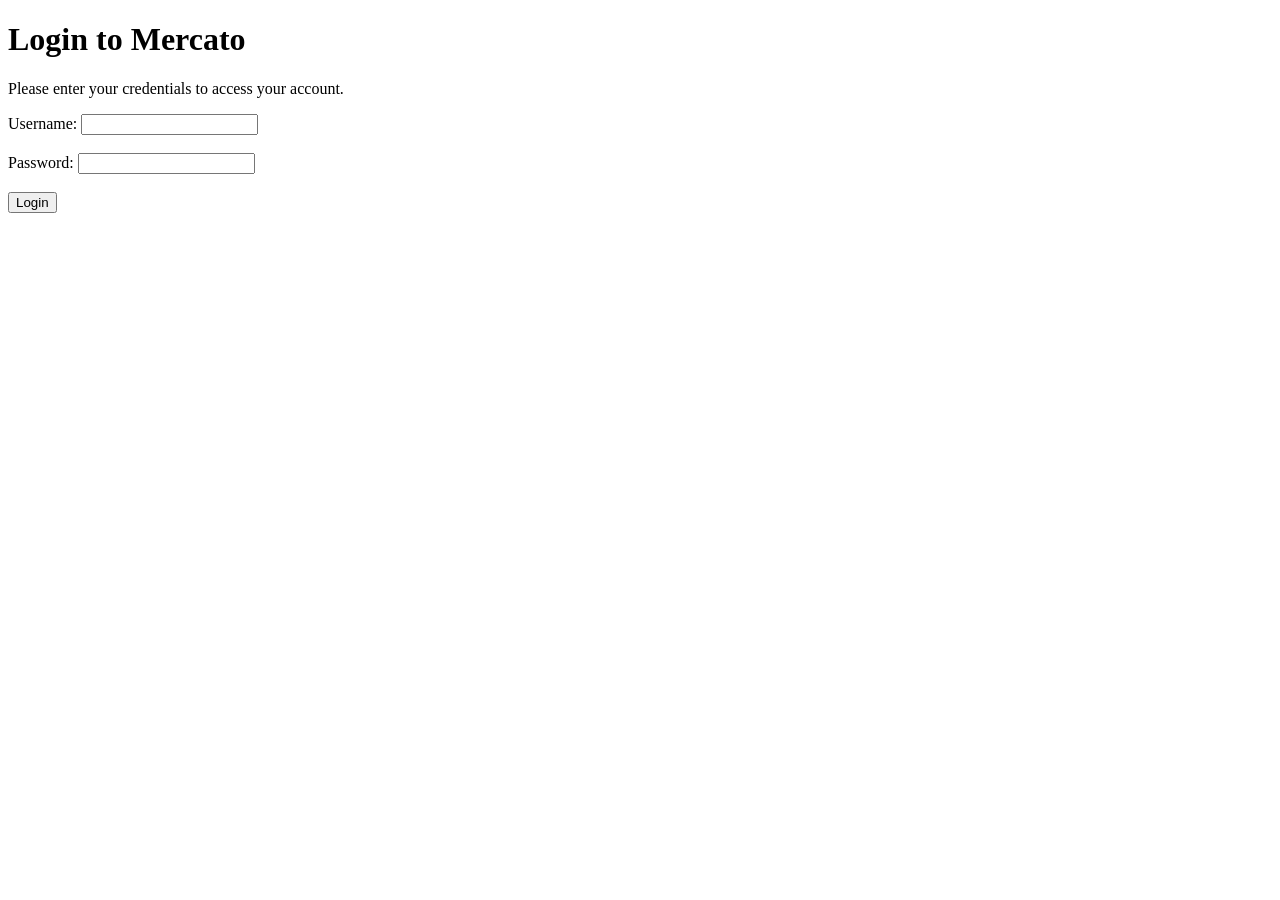
==== assets/HTML/loginpage.html @ d3ce9c90 "Initial commit of mercato project" ====
<!DOCTYPE html>
<html lang="en">
<head>
    <meta charset="UTF-8">
    <meta name="viewport" content="width=device-width, initial-scale=1.0">
    <title>Document</title>
</head>
<body>
    <h1>Login to Mercato</h1>
    <p>Please enter your credentials to access your account.</p>
    <form>
        <label for="username">Username:</label>
        <input type="text" id="username" name="username" required><br><br>

        <label for="password">Password:</label>
        <input type="password" id="password" name="password" required><br><br>

        <input type="submit" value="Login">
    </form>
</body>
</html>
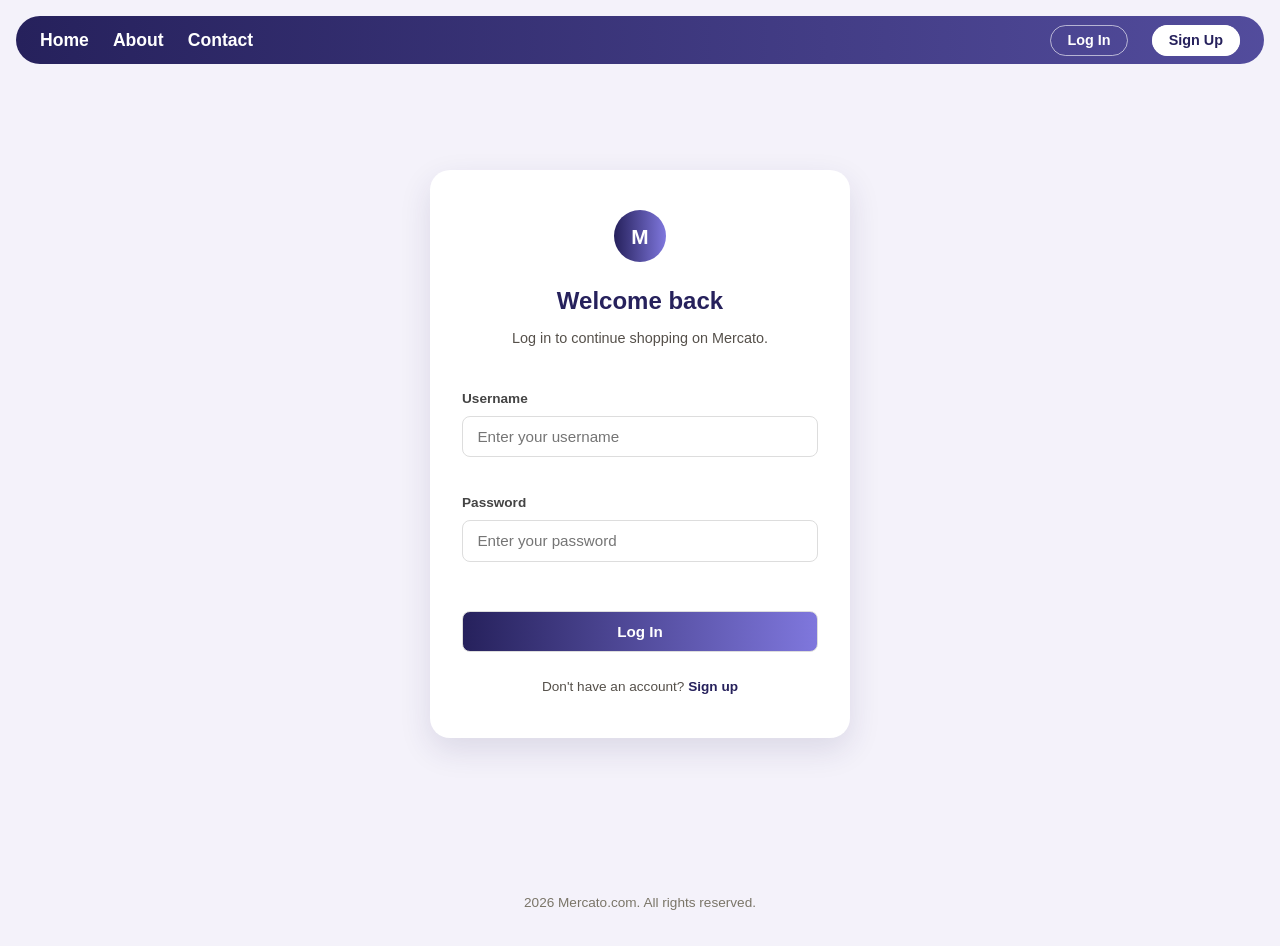
==== commit 86201b87: "Rebuild Mercato with Ethiopian product catalog and JS features - Replace generic products/images wit" ====
--- a/assets/HTML/loginpage.html
+++ b/assets/HTML/loginpage.html
@@ -3,19 +3,49 @@
 <head>
     <meta charset="UTF-8">
     <meta name="viewport" content="width=device-width, initial-scale=1.0">
-    <title>Document</title>
+    <title>Log In | Mercato.com</title>
+    <link rel="stylesheet" href="../css/style.css">
 </head>
 <body>
-    <h1>Login to Mercato</h1>
-    <p>Please enter your credentials to access your account.</p>
-    <form>
-        <label for="username">Username:</label>
-        <input type="text" id="username" name="username" required><br><br>
 
-        <label for="password">Password:</label>
-        <input type="password" id="password" name="password" required><br><br>
+    <!-- NAV -->
+    <nav>
+        <ul class="nav__main">
+            <li><a class="navlink" href="index.html">Home</a></li>
+            <li><a class="navlink" href="">About</a></li>
+            <li><a class="navlink" href="">Contact</a></li>
+        </ul>
+        <ul class="nav__auth">
+            <li><a class="navlink navlink--auth" href="loginpage.html">Log In</a></li>
+            <li><a class="navlink navlink--auth navlink--primary" href="signuppage.html">Sign Up</a></li>
+        </ul>
+    </nav>
 
-        <input type="submit" value="Login">
-    </form>
+    <!-- LOGIN FORM -->
+    <div class="auth-wrap">
+        <div class="auth-card">
+            <div class="auth-card__badge">M</div>
+            <h1>Welcome back</h1>
+            <p class="auth-card__subtext">Log in to continue shopping on Mercato.</p>
+
+            <form class="auth-form" novalidate>
+                <label for="username">Username</label>
+                <input type="text" id="username" name="username" placeholder="Enter your username">
+                <span class="field-error" id="username-error"></span>
+
+                <label for="password">Password</label>
+                <input type="password" id="password" name="password" placeholder="Enter your password">
+                <span class="field-error" id="password-error"></span>
+
+                <input type="submit" value="Log In" class="btn-auth-submit">
+            </form>
+
+            <p class="auth-card__switch">Don't have an account? <a href="signuppage.html">Sign up</a></p>
+        </div>
+    </div>
+
+    <footer>2026 Mercato.com. All rights reserved.</footer>
+
+    <script src="../js/script.js"></script>
 </body>
 </html>
--- a/assets/css/style.css
+++ b/assets/css/style.css
@@ -0,0 +1,643 @@
+/* RESET & BASE */
+* {
+  margin: 0;
+  padding: 0;
+  box-sizing: border-box;
+}
+
+body {
+  font-family: 'Segoe UI', Arial, sans-serif;
+  background: #F4F2FA;
+  color: #201C16;
+  line-height: 1.6;
+}
+
+/* NAV */
+nav {
+  display: flex;
+  justify-content: space-between;
+  align-items: center;
+  background: linear-gradient(270deg, #26215C, #7F77DD, #26215C);
+  background-size: 400% 400%;
+  animation: shift 8s ease infinite;
+  padding: 10px 1.5rem;
+  border-radius: 2rem;
+  margin: 1rem;
+}
+
+.nav__main,
+.nav__auth {
+  display: flex;
+  align-items: center;
+  gap: 1.5rem;
+  list-style: none;
+}
+
+@keyframes shift {
+  0% { background-position: 0% 50%; }
+  50% { background-position: 100% 50%; }
+  100% { background-position: 0% 50%; }
+}
+
+.navlink {
+  text-decoration: none;
+  color: white;
+  font-size: 1.1rem;
+  font-weight: bold;
+}
+
+.navlink--auth {
+  font-size: 0.9rem;
+  padding: 0.4rem 1rem;
+  border-radius: 999px;
+  border: 1.5px solid rgba(255, 255, 255, 0.6);
+}
+
+.navlink--primary {
+  background: white;
+  color: #26215C;
+  border-color: white;
+}
+
+h1 {
+  text-align: center;
+  margin: 2rem 0 0.5rem;
+}
+
+body > p {
+  text-align: center;
+  color: #55504a;
+  margin-bottom: 2rem;
+}
+
+/* FILTER BAR */
+.filter-bar {
+  display: flex;
+  max-width: 700px;
+  margin: 0 auto 2rem;
+  border: 1.5px solid #ddd;
+  border-radius: 999px;
+  overflow: hidden;
+  background: white;
+}
+
+.filter-bar__category {
+  border: none;
+  border-right: 1.5px solid #ddd;
+  padding: 0 1rem;
+  font-size: 0.9rem;
+  background: white;
+  color: #444;
+}
+
+.filter-bar__search {
+  flex: 1;
+  border: none;
+  padding: 0 1rem;
+  font-size: 0.95rem;
+}
+
+.filter-bar__search:focus,
+.filter-bar__category:focus {
+  outline: none;
+}
+
+.filter-bar__button {
+  border: none;
+  background: #26215C;
+  color: white;
+  padding: 0 1.5rem;
+  font-weight: 600;
+  cursor: pointer;
+}
+
+/* PRODUCT SECTION HEADING */
+.products__heading {
+  text-align: center;
+  margin: 2rem 0;
+  font-size: 1.8rem;
+  color: #26215C;
+}
+
+/* PRODUCT GRID */
+.product-grid {
+  display: grid;
+  grid-template-columns: repeat(auto-fill, minmax(220px, 1fr));
+  gap: 1.5rem;
+  max-width: 1200px;
+  margin: 0 auto;
+  padding: 0 2rem 3rem;
+}
+
+/* PRODUCT CARD */
+.product-card {
+  background: #ffffff;
+  border-radius: 16px;
+  padding: 1rem;
+  text-align: center;
+  box-shadow: 0 2px 8px rgba(0, 0, 0, 0.06);
+  transition: transform 0.25s ease, box-shadow 0.25s ease;
+}
+
+.product-card:hover {
+  transform: translateY(-6px);
+  box-shadow: 0 12px 24px rgba(38, 33, 92, 0.15);
+}
+
+.product-card__image-wrap {
+  background: #F4F2FA;
+  border-radius: 12px;
+  padding: 1rem;
+  margin-bottom: 0.75rem;
+  height: 160px;
+  display: flex;
+  align-items: center;
+  justify-content: center;
+}
+
+.product-card__image {
+  max-width: 100%;
+  max-height: 100%;
+  object-fit: contain;
+}
+
+.product-card__name {
+  font-size: 1rem;
+  font-weight: 600;
+  margin-bottom: 0.4rem;
+  color: #201C16;
+}
+
+.product-card__price {
+  font-size: 1.15rem;
+  font-weight: 700;
+  color: #26215C;
+  margin-bottom: 0.9rem;
+}
+
+.product-card__rating {
+  font-size: 0.85rem;
+  margin-bottom: 0.4rem;
+  color: #888;
+}
+
+.stars {
+  color: #C89B3C;
+  letter-spacing: 1px;
+}
+
+.rating-count {
+  color: #999;
+}
+
+/* ADD TO CART BUTTON */
+.btn-add-cart {
+  width: 100%;
+  padding: 0.7rem 1rem;
+  border: none;
+  border-radius: 999px;
+  background: linear-gradient(270deg, #26215C, #7F77DD, #26215C);
+  background-size: 200% 200%;
+  color: white;
+  font-weight: 600;
+  font-size: 0.95rem;
+  cursor: pointer;
+  transition: background-position 0.4s ease, transform 0.2s ease;
+}
+
+.btn-add-cart:hover {
+  background-position: 100% 0%;
+  transform: translateY(-2px);
+}
+
+.btn-add-cart:active {
+  transform: translateY(0);
+}
+
+/* CUSTOMER REVIEWS SECTION */
+.reviews {
+  max-width: 900px;
+  margin: 3rem auto;
+  padding: 0 1.5rem;
+}
+
+.reviews__heading {
+  text-align: center;
+  color: #26215C;
+  margin-bottom: 1.5rem;
+}
+
+.review-list {
+  display: grid;
+  grid-template-columns: repeat(auto-fill, minmax(240px, 1fr));
+  gap: 1rem;
+  margin-bottom: 2.5rem;
+}
+
+.review-card {
+  background: white;
+  border-radius: 12px;
+  padding: 1rem;
+  box-shadow: 0 2px 6px rgba(0, 0, 0, 0.06);
+}
+
+.review-card__top {
+  display: flex;
+  justify-content: space-between;
+  align-items: center;
+  margin-bottom: 0.5rem;
+}
+
+.review-card__name {
+  font-weight: 600;
+  font-size: 0.9rem;
+}
+
+.review-card__text {
+  font-size: 0.9rem;
+  color: #555;
+}
+
+/* REVIEW FORM */
+.review-form {
+  background: white;
+  border-radius: 16px;
+  padding: 1.5rem;
+  box-shadow: 0 2px 8px rgba(0, 0, 0, 0.06);
+}
+
+.review-form__heading {
+  margin-bottom: 1rem;
+  color: #26215C;
+}
+
+.review-form form {
+  display: flex;
+  flex-direction: column;
+  gap: 0.4rem;
+}
+
+.review-form label {
+  font-size: 0.85rem;
+  font-weight: 600;
+  color: #444;
+  margin-top: 0.6rem;
+}
+
+.review-form input,
+.review-form select,
+.review-form textarea {
+  padding: 0.6rem 0.8rem;
+  border: 1.5px solid #ddd;
+  border-radius: 8px;
+  font-family: inherit;
+  font-size: 0.9rem;
+}
+
+.review-form textarea {
+  resize: vertical;
+}
+
+.btn-submit-review {
+  margin-top: 1rem;
+  padding: 0.8rem;
+  border: none;
+  border-radius: 999px;
+  background: linear-gradient(270deg, #26215C, #7F77DD, #26215C);
+  background-size: 200% 200%;
+  color: white;
+  font-weight: 600;
+  cursor: pointer;
+  transition: background-position 0.4s ease;
+}
+
+.btn-submit-review:hover {
+  background-position: 100% 0%;
+}
+
+/* FOOTER */
+footer {
+  text-align: center;
+  padding: 2rem;
+  color: #7a7568;
+  font-size: 0.85rem;
+}
+
+/* AUTH PAGES (LOGIN / SIGN UP) */
+.auth-wrap {
+  min-height: calc(100vh - 120px);
+  display: flex;
+  align-items: center;
+  justify-content: center;
+  padding: 2rem 1.5rem 4rem;
+}
+
+.auth-card {
+  width: 100%;
+  max-width: 420px;
+  background: #ffffff;
+  border-radius: 20px;
+  padding: 2.5rem 2rem;
+  box-shadow: 0 12px 32px rgba(38, 33, 92, 0.12);
+  text-align: center;
+}
+
+.auth-card__badge {
+  width: 52px;
+  height: 52px;
+  margin: 0 auto 1.25rem;
+  border-radius: 999px;
+  background: linear-gradient(270deg, #26215C, #7F77DD, #26215C);
+  background-size: 200% 200%;
+  animation: shift 8s ease infinite;
+  display: flex;
+  align-items: center;
+  justify-content: center;
+  color: white;
+  font-weight: 700;
+  font-size: 1.3rem;
+}
+
+.auth-card h1 {
+  margin: 0 0 0.4rem;
+  font-size: 1.5rem;
+  color: #26215C;
+}
+
+.auth-card__subtext {
+  color: #55504a;
+  font-size: 0.9rem;
+  margin-bottom: 1.75rem;
+}
+
+.auth-form {
+  display: flex;
+  flex-direction: column;
+  gap: 0.4rem;
+  text-align: left;
+}
+
+.auth-form label {
+  font-size: 0.85rem;
+  font-weight: 600;
+  color: #444;
+  margin-top: 0.6rem;
+}
+
+.auth-form input {
+  padding: 0.7rem 0.9rem;
+  border: 1.5px solid #ddd;
+  border-radius: 8px;
+  font-family: inherit;
+  font-size: 0.95rem;
+  transition: border-color 0.2s ease;
+}
+
+.auth-form input:focus {
+  outline: none;
+  border-color: #7F77DD;
+}
+
+.btn-auth-submit {
+  margin-top: 1.5rem;
+  padding: 0.85rem;
+  border: none;
+  border-radius: 999px;
+  background: linear-gradient(270deg, #26215C, #7F77DD, #26215C);
+  background-size: 200% 200%;
+  color: white;
+  font-weight: 600;
+  font-size: 1rem;
+  cursor: pointer;
+  transition: background-position 0.4s ease, transform 0.2s ease;
+}
+
+.btn-auth-submit:hover {
+  background-position: 100% 0%;
+  transform: translateY(-2px);
+}
+
+.btn-auth-submit:active {
+  transform: translateY(0);
+}
+
+.auth-card__switch {
+  margin-top: 1.5rem;
+  font-size: 0.85rem;
+  color: #55504a;
+}
+
+.auth-card__switch a {
+  color: #26215C;
+  font-weight: 600;
+  text-decoration: none;
+}
+
+.auth-card__switch a:hover {
+  text-decoration: underline;
+}
+
+.auth-form__hint {
+  font-size: 0.78rem;
+  color: #999;
+  margin-top: 0.3rem;
+}
+
+/* MOBILE NAV TOGGLE */
+.nav-toggle {
+  display: none;
+  background: none;
+  border: none;
+  color: white;
+  font-size: 1.5rem;
+  cursor: pointer;
+}
+
+.nav__links {
+  display: flex;
+  justify-content: space-between;
+  align-items: center;
+  flex: 1;
+  gap: 1rem;
+}
+
+@media (max-width: 768px) {
+  nav {
+    flex-wrap: wrap;
+  }
+
+  .nav-toggle {
+    display: block;
+  }
+
+  .nav__links {
+    display: none;
+    flex-direction: column;
+    align-items: flex-start;
+    width: 100%;
+    gap: 1rem;
+    margin-top: 1rem;
+  }
+
+  .nav__links.nav__links--open {
+    display: flex;
+  }
+
+  .nav__main,
+  .nav__auth {
+    flex-direction: column;
+    align-items: flex-start;
+    width: 100%;
+    gap: 0.75rem;
+  }
+}
+
+/* CART BUTTON + PANEL */
+.nav__cart {
+  position: relative;
+}
+
+.cart-btn {
+  background: none;
+  border: 1.5px solid rgba(255, 255, 255, 0.6);
+  border-radius: 999px;
+  color: white;
+  padding: 0.4rem 0.9rem;
+  font-size: 0.95rem;
+  cursor: pointer;
+  display: flex;
+  align-items: center;
+  gap: 0.4rem;
+}
+
+.cart-badge {
+  background: white;
+  color: #26215C;
+  font-size: 0.75rem;
+  font-weight: 700;
+  border-radius: 999px;
+  padding: 0.05rem 0.45rem;
+  min-width: 1.2rem;
+  text-align: center;
+}
+
+.cart-panel {
+  position: absolute;
+  top: calc(100% + 0.6rem);
+  right: 0;
+  width: 260px;
+  background: white;
+  border-radius: 12px;
+  box-shadow: 0 12px 28px rgba(38, 33, 92, 0.2);
+  padding: 1rem;
+  z-index: 20;
+}
+
+.cart-panel.hidden {
+  display: none;
+}
+
+.cart-panel h4 {
+  color: #26215C;
+  margin-bottom: 0.6rem;
+  font-size: 0.95rem;
+}
+
+.cart-items {
+  list-style: none;
+  max-height: 220px;
+  overflow-y: auto;
+  margin-bottom: 0.6rem;
+}
+
+.cart-items__empty {
+  color: #999;
+  font-size: 0.85rem;
+  padding: 0.5rem 0;
+}
+
+.cart-item {
+  display: flex;
+  justify-content: space-between;
+  align-items: center;
+  font-size: 0.85rem;
+  padding: 0.4rem 0;
+  border-bottom: 1px solid #f0f0f0;
+  color: #333;
+}
+
+.cart-item__remove {
+  background: none;
+  border: none;
+  color: #b33;
+  cursor: pointer;
+  font-size: 0.9rem;
+  margin-left: 0.5rem;
+}
+
+.cart-total {
+  font-weight: 700;
+  color: #26215C;
+  font-size: 0.9rem;
+  border-top: 1px solid #eee;
+  padding-top: 0.6rem;
+}
+
+/* NO RESULTS (FILTER/SEARCH) */
+.no-results {
+  text-align: center;
+  color: #888;
+  margin-bottom: 1.5rem;
+}
+
+.no-results.hidden {
+  display: none;
+}
+
+/* STAR RATING PICKER */
+.star-picker {
+  display: flex;
+  gap: 0.3rem;
+  font-size: 1.6rem;
+  margin: 0.3rem 0;
+  cursor: pointer;
+}
+
+.star-picker__star {
+  color: #ddd;
+  transition: color 0.15s ease, transform 0.1s ease;
+}
+
+.star-picker__star.is-filled {
+  color: #C89B3C;
+}
+
+.star-picker__star:hover {
+  transform: scale(1.15);
+}
+
+/* FORM VALIDATION MESSAGES */
+.field-error {
+  display: block;
+  color: #c0392b;
+  font-size: 0.78rem;
+  min-height: 1em;
+}
+
+.auth-form input.input-error,
+.review-form input.input-error,
+.review-form textarea.input-error {
+  border-color: #c0392b;
+}
+
+.form-success {
+  margin-top: 1rem;
+  color: #1a7a3c;
+  font-size: 0.9rem;
+  font-weight: 600;
+  text-align: center;
+}
+
+.form-success.hidden {
+  display: none;
+}
